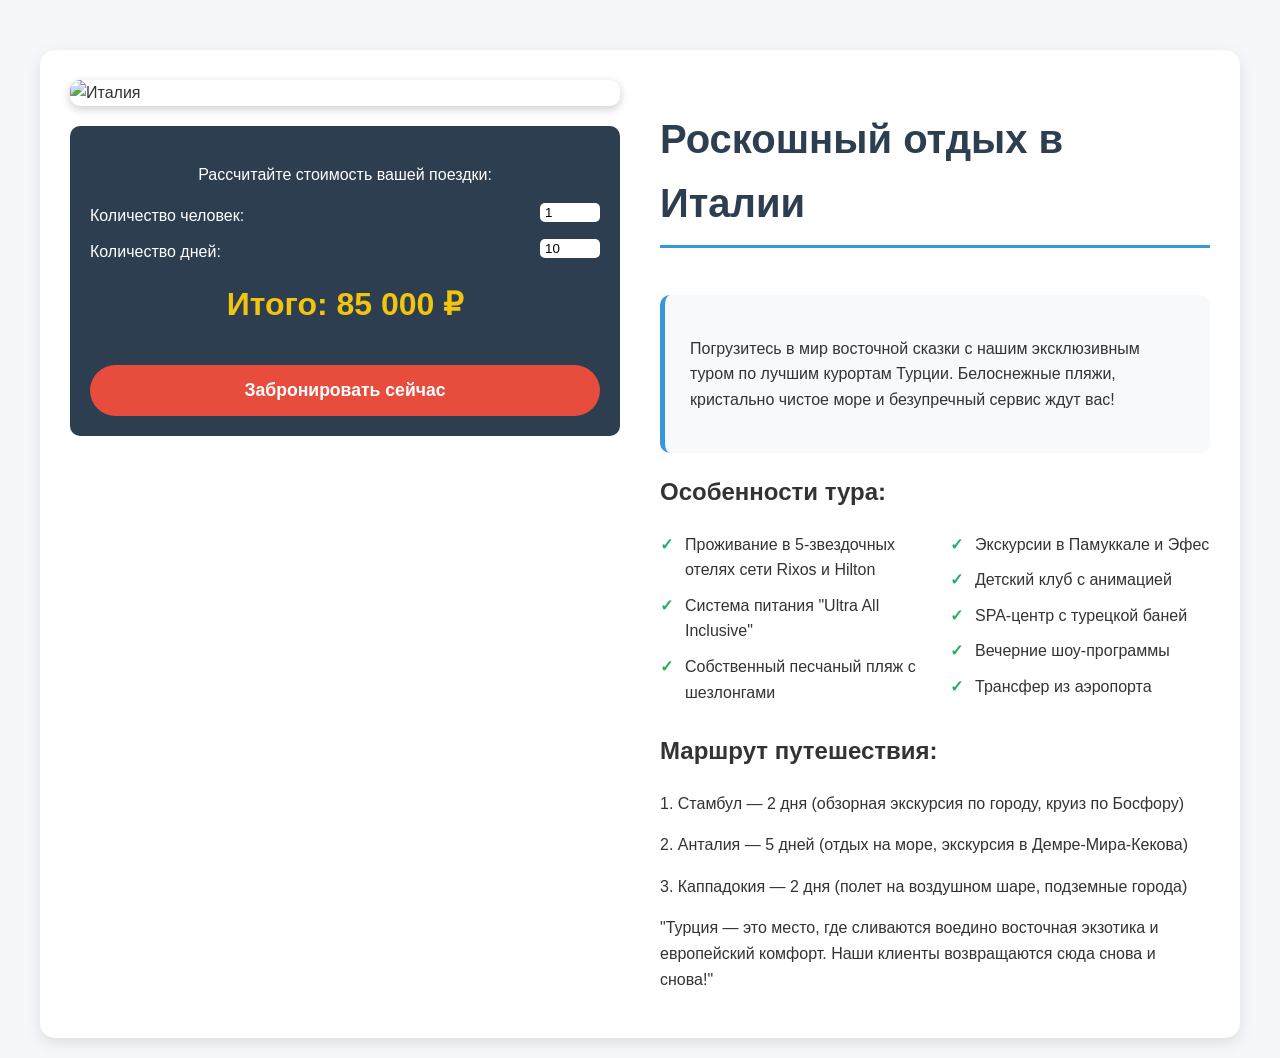
==== continue.html @ 2127900e "Add files via upload" ====
<!DOCTYPE html>
<html lang="ru">
<head>
    <meta charset="UTF-8">
    <meta name="viewport" content="width=device-width, initial-scale=1.0">
    <title>Мир Путешествий - Турция</title>
    <link rel="stylesheet" href="photo.css">
</head>
<body>
    <div class="container">
        <div class="photo-block">
            <div class="left-column">
                <div class="photo">
                    <img src="https://avatars.mds.yandex.net/i?id=8371295e917603efcf663c13f57bed16_l-5333965-images-thumbs&n=13" alt="Италия">
                </div>
        
                <div class="price-block">
                    <p>Рассчитайте стоимость вашей поездки:</p>
                    <div class="calc-inputs">
                        <label>Количество человек: 
                            <input type="number" id="people" value="1" min="1">
                        </label>
                        <label>Количество дней: 
                            <input type="number" id="days" value="10" min="1">
                        </label>
                    </div>
                    <div class="price">Итого: <span id="total-price">85 000</span> ₽</div>
                    <p id="discount-info"></p>
                    <button class="btn" id="book-btn">Забронировать сейчас</button>
                </div>
            </div>
        
            <div class="description">
                <h1>Роскошный отдых в Италии</h1>
                
                <div class="highlight">
                    <p>Погрузитесь в мир восточной сказки с нашим эксклюзивным туром по лучшим курортам Турции. 
                    Белоснежные пляжи, кристально чистое море и безупречный сервис ждут вас!</p>
                </div>
                
                <h2>Особенности тура:</h2>
                <ul class="features">
                    <li>Проживание в 5-звездочных отелях сети Rixos и Hilton</li>
                    <li>Система питания "Ultra All Inclusive"</li>
                    <li>Собственный песчаный пляж с шезлонгами</li>
                    <li>Экскурсии в Памуккале и Эфес</li>
                    <li>Детский клуб с анимацией</li>
                    <li>SPA-центр с турецкой баней</li>
                    <li>Вечерние шоу-программы</li>
                    <li>Трансфер из аэропорта</li>
                </ul>
                
                <h2>Маршрут путешествия:</h2>
                <div class="route">
                    <p>1. Стамбул — 2 дня (обзорная экскурсия по городу, круиз по Босфору)</p>
                    <p>2. Анталия — 5 дней (отдых на море, экскурсия в Демре-Мира-Кекова)</p>
                    <p>3. Каппадокия — 2 дня (полет на воздушном шаре, подземные города)</p>
                </div>
                
                <p class="footer-quote">"Турция — это место, где сливаются воедино восточная экзотика и европейский комфорт. Наши клиенты возвращаются сюда снова и снова!"</p>
            </div>
        </div>
    </div>
    <script src="script.js"></script>
</body>
</html>
---- photo.css ----
body {
    font-family: 'Segoe UI', Tahoma, Geneva, Verdana, sans-serif;
    margin: 0;
    padding: 0;
    background-color: #f5f7fa;
    color: #333;
    line-height: 1.6;
}

.container {
    max-width: 1200px;
    margin: 0 auto;
    padding: 20px;
}

.photo-block {
    display: flex;
    flex-wrap: wrap;
    gap: 40px;
    margin-top: 30px;
    background: white;
    border-radius: 15px;
    padding: 30px;
    box-shadow: 0 5px 15px rgba(0,0,0,0.1);
}


.left-column {
    flex: 1;
    min-width: 300px;
    display: flex;
    flex-direction: column;
    gap: 20px;
}

.photo {
    border-radius: 10px;
    overflow: hidden;
    box-shadow: 0 3px 10px rgba(0,0,0,0.2);
}

.photo img {
    width: 100%;
    height: auto;
    display: block;
    transition: transform 0.5s;
}

.photo img:hover {
    transform: scale(1.03);
}


.price-block {
    background: #2c3e50;
    color: white;
    padding: 20px;
    border-radius: 10px;
    text-align: center;
}

.price {
    font-size: 2rem;
    font-weight: bold;
    color: #f1c40f;
    margin: 10px 0;
}

.btn {
    display: inline-block;
    background: #e74c3c;
    color: white;
    padding: 15px 30px;
    border-radius: 50px;
    text-decoration: none;
    font-weight: bold;
    margin-top: 20px;
    transition: all 0.3s;
    border: none;
    cursor: pointer;
    font-size: 1.1rem;
    width: 100%; 
}

.btn:hover {
    background: #c0392b;
    transform: translateY(-3px);
    box-shadow: 0 5px 15px rgba(0,0,0,0.2);
}


.calc-inputs {
    display: flex;
    flex-direction: column;
    gap: 10px;
    margin-bottom: 15px;
    text-align: left;
}

.calc-inputs input {
    width: 50px;
    float: right;
    border-radius: 5px;
    border: none;
    padding: 2px 5px;
}

#discount-info {
    color: #f1c40f;
    font-size: 0.9rem;
    margin-bottom: 10px;
}

.error {
    color: #ff4d4d !important;
}

.description { flex: 1; min-width: 300px; }
h1 { color: #2c3e50; font-size: 2.5rem; border-bottom: 3px solid #3498db; padding-bottom: 10px; display: inline-block; }
.highlight { background-color: #f8f9fa; padding: 25px; border-radius: 10px; margin: 20px 0; border-left: 5px solid #3498db; }
ul.features { columns: 2; column-gap: 30px; list-style: none; padding: 0; }
ul.features li { margin-bottom: 10px; position: relative; padding-left: 25px; }
ul.features li:before { content: "✓"; color: #27ae60; position: absolute; left: 0; font-weight: bold; }
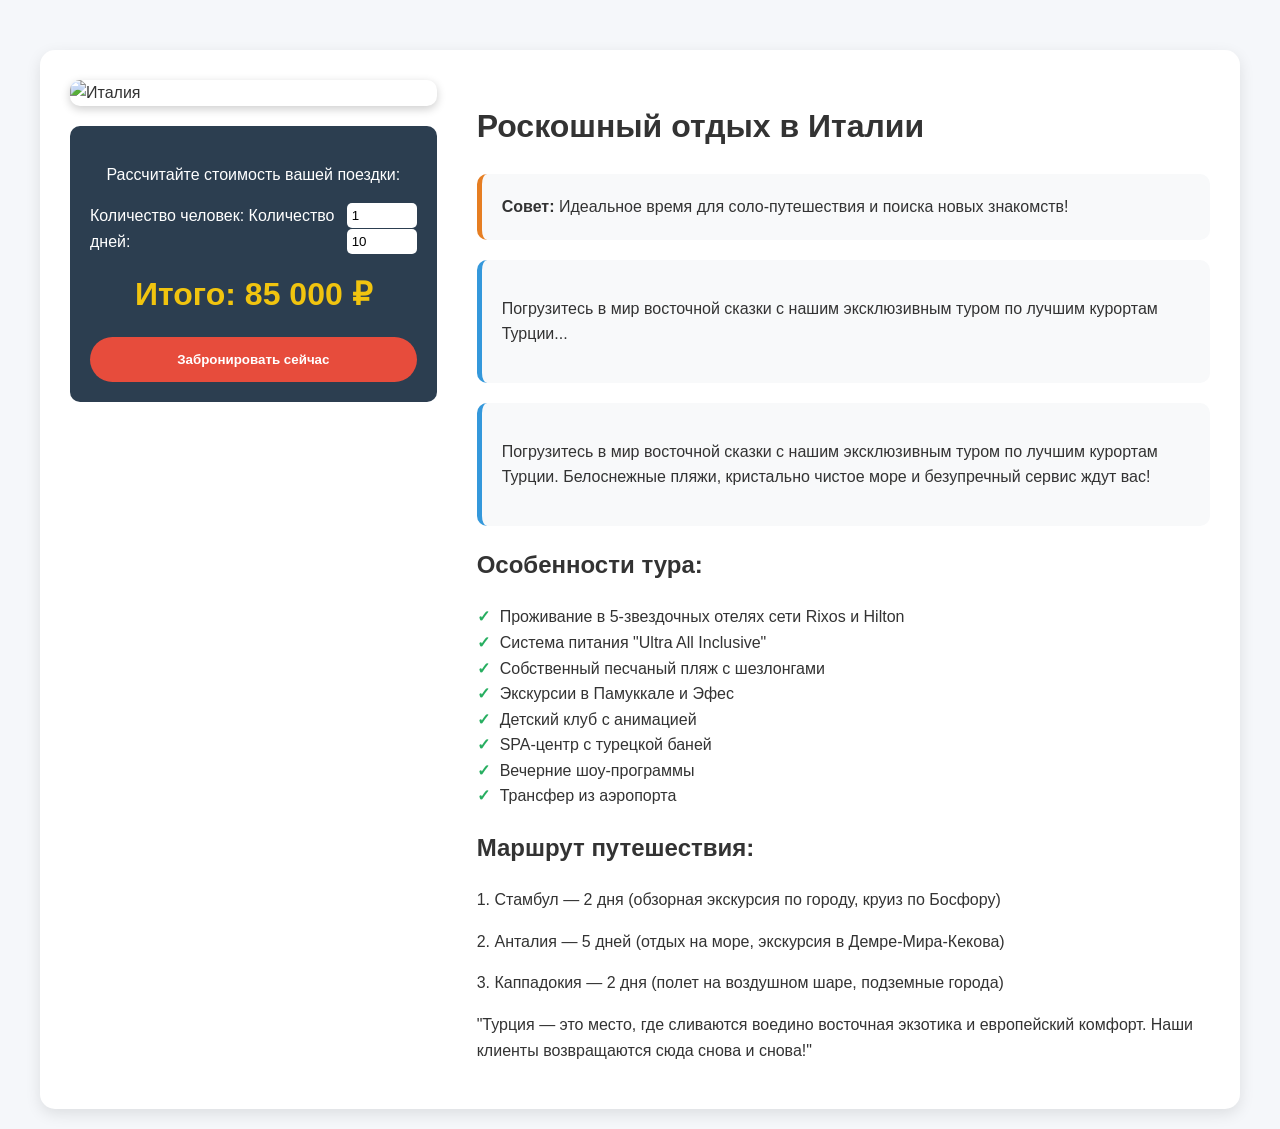
==== commit 6319a65b: "Add files via upload" ====
--- a/continue.html
+++ b/continue.html
@@ -32,6 +32,12 @@
         
             <div class="description">
                 <h1>Роскошный отдых в Италии</h1>
+                <div id="smart-advice" class="highlight" style="border-left-color: #e67e22; display: none;">
+                    </div>
+                
+                <div class="highlight">
+                    <p>Погрузитесь в мир восточной сказки с нашим эксклюзивным туром по лучшим курортам Турции...</p>
+                </div>
                 
                 <div class="highlight">
                     <p>Погрузитесь в мир восточной сказки с нашим эксклюзивным туром по лучшим курортам Турции. 
--- a/photo.css
+++ b/photo.css
@@ -1,123 +1,150 @@
-body {
-    font-family: 'Segoe UI', Tahoma, Geneva, Verdana, sans-serif;
-    margin: 0;
-    padding: 0;
-    background-color: #f5f7fa;
-    color: #333;
-    line-height: 1.6;
-}
-
-.container {
-    max-width: 1200px;
-    margin: 0 auto;
-    padding: 20px;
-}
-
-.photo-block {
-    display: flex;
-    flex-wrap: wrap;
-    gap: 40px;
-    margin-top: 30px;
-    background: white;
-    border-radius: 15px;
-    padding: 30px;
-    box-shadow: 0 5px 15px rgba(0,0,0,0.1);
-}
-
-
-.left-column {
-    flex: 1;
-    min-width: 300px;
-    display: flex;
-    flex-direction: column;
-    gap: 20px;
-}
-
-.photo {
-    border-radius: 10px;
-    overflow: hidden;
-    box-shadow: 0 3px 10px rgba(0,0,0,0.2);
-}
-
-.photo img {
-    width: 100%;
-    height: auto;
-    display: block;
-    transition: transform 0.5s;
-}
-
-.photo img:hover {
-    transform: scale(1.03);
-}
-
-
-.price-block {
-    background: #2c3e50;
-    color: white;
-    padding: 20px;
-    border-radius: 10px;
-    text-align: center;
-}
-
-.price {
-    font-size: 2rem;
-    font-weight: bold;
-    color: #f1c40f;
-    margin: 10px 0;
-}
-
-.btn {
-    display: inline-block;
-    background: #e74c3c;
-    color: white;
-    padding: 15px 30px;
-    border-radius: 50px;
-    text-decoration: none;
-    font-weight: bold;
-    margin-top: 20px;
-    transition: all 0.3s;
-    border: none;
-    cursor: pointer;
-    font-size: 1.1rem;
-    width: 100%; 
-}
-
-.btn:hover {
-    background: #c0392b;
-    transform: translateY(-3px);
-    box-shadow: 0 5px 15px rgba(0,0,0,0.2);
-}
-
-
-.calc-inputs {
-    display: flex;
-    flex-direction: column;
-    gap: 10px;
-    margin-bottom: 15px;
-    text-align: left;
-}
-
-.calc-inputs input {
-    width: 50px;
-    float: right;
-    border-radius: 5px;
-    border: none;
-    padding: 2px 5px;
-}
-
-#discount-info {
-    color: #f1c40f;
-    font-size: 0.9rem;
-    margin-bottom: 10px;
-}
-
-.error {
-    color: #ff4d4d !important;
-}
-
-.description { flex: 1; min-width: 300px; }
-h1 { color: #2c3e50; font-size: 2.5rem; border-bottom: 3px solid #3498db; padding-bottom: 10px; display: inline-block; }
-.highlight { background-color: #f8f9fa; padding: 25px; border-radius: 10px; margin: 20px 0; border-left: 5px solid #3498db; }
-ul.features { columns: 2; column-gap: 30px; list-style: none; padding: 0; }
-ul.features li { margin-bottom: 10px; position: relative; padding-left: 25px; }
-ul.features li:before { content: "✓"; color: #27ae60; position: absolute; left: 0; font-weight: bold; }+/* Общие стили */
+body {
+    font-family: 'Segoe UI', Tahoma, Geneva, Verdana, sans-serif;
+    margin: 0;
+    padding: 0;
+    background-color: #f5f7fa;
+    color: #333;
+    line-height: 1.6;
+}
+
+.container {
+    max-width: 1200px;
+    margin: 0 auto;
+    padding: 20px;
+}
+
+/* Шапка сайта */
+.main-header {
+    background: #2c3e50;
+    color: white;
+    padding: 15px 0;
+    box-shadow: 0 2px 10px rgba(0,0,0,0.1);
+}
+
+.navbar {
+    display: flex;
+    justify-content: space-between;
+    align-items: center;
+}
+
+.logo {
+    font-size: 1.8rem;
+    font-weight: bold;
+}
+
+.logo span {
+    color: #3498db;
+}
+
+.nav-links {
+    list-style: none;
+    display: flex;
+    gap: 20px;
+    margin: 0;
+}
+
+.nav-links a {
+    color: white;
+    text-decoration: none;
+    font-weight: 500;
+    transition: color 0.3s;
+}
+
+.nav-links a:hover {
+    color: #3498db;
+}
+
+/* Hero секция на главной */
+.hero {
+    background: linear-gradient(rgba(0,0,0,0.5), rgba(0,0,0,0.5)), url('https://images.unsplash.com/photo-1476514525535-07fb3b4ae5f1?auto=format&fit=crop&q=80&w=1200');
+    background-size: cover;
+    background-position: center;
+    color: white;
+    padding: 100px 0;
+    text-align: center;
+}
+
+.hero h1 { font-size: 3.5rem; margin-bottom: 20px; }
+.hero p { font-size: 1.5rem; margin-bottom: 30px; }
+
+/* Сетка туров */
+.section-title {
+    text-align: center;
+    margin: 40px 0;
+    font-size: 2.5rem;
+    color: #2c3e50;
+}
+
+.tour-grid {
+    display: grid;
+    grid-template-columns: repeat(auto-fit, minmax(300px, 1fr));
+    gap: 30px;
+    margin-bottom: 50px;
+}
+
+.tour-card {
+    background: white;
+    border-radius: 15px;
+    overflow: hidden;
+    box-shadow: 0 5px 15px rgba(0,0,0,0.1);
+    transition: transform 0.3s;
+}
+
+.tour-card:hover { transform: translateY(-10px); }
+
+.card-img { position: relative; height: 200px; }
+.card-img img { width: 100%; height: 100%; object-fit: cover; }
+.card-price {
+    position: absolute;
+    bottom: 10px;
+    right: 10px;
+    background: #e74c3c;
+    color: white;
+    padding: 5px 15px;
+    border-radius: 20px;
+    font-weight: bold;
+}
+
+.card-body { padding: 20px; }
+.card-body h3 { margin: 0 0 10px 0; color: #2c3e50; }
+.btn-link { color: #3498db; text-decoration: none; font-weight: bold; }
+
+/* Стили страницы тура (continue.html) */
+.photo-block {
+    display: flex;
+    flex-wrap: wrap;
+    gap: 40px;
+    margin-top: 30px;
+    background: white;
+    border-radius: 15px;
+    padding: 30px;
+    box-shadow: 0 5px 15px rgba(0,0,0,0.1);
+}
+
+.left-column { flex: 1; min-width: 300px; display: flex; flex-direction: column; gap: 20px; }
+.photo { border-radius: 10px; overflow: hidden; box-shadow: 0 3px 10px rgba(0,0,0,0.2); }
+.photo img { width: 100%; display: block; transition: transform 0.5s; }
+.photo img:hover { transform: scale(1.03); }
+
+.price-block { background: #2c3e50; color: white; padding: 20px; border-radius: 10px; text-align: center; }
+.price { font-size: 2rem; font-weight: bold; color: #f1c40f; margin: 10px 0; }
+.btn { background: #e74c3c; color: white; padding: 15px 30px; border-radius: 50px; border: none; cursor: pointer; font-weight: bold; width: 100%; transition: 0.3s; }
+.btn:hover { background: #c0392b; transform: translateY(-3px); }
+
+.calc-inputs { text-align: left; margin-bottom: 15px; }
+.calc-inputs input { width: 60px; float: right; border-radius: 5px; border: none; padding: 5px; }
+
+.description { flex: 2; min-width: 300px; }
+.highlight { background-color: #f8f9fa; padding: 20px; border-radius: 10px; margin: 20px 0; border-left: 5px solid #3498db; }
+ul.features { columns: 1; list-style: none; padding: 0; }
+ul.features li:before { content: "✓"; color: #27ae60; margin-right: 10px; font-weight: bold; }
+
+/* Отзывы */
+.reviews-section { margin-top: 40px; border-top: 2px solid #eee; padding-top: 20px; }
+.review-form { display: flex; flex-direction: column; gap: 10px; margin-bottom: 30px; }
+.review-form input, .review-form textarea { padding: 10px; border: 1px solid #ddd; border-radius: 5px; font-family: inherit; }
+.btn-small { background: #3498db; color: white; border: none; padding: 10px; border-radius: 5px; cursor: pointer; }
+.review-item { background: #fdfdfd; padding: 15px; border-radius: 8px; margin-bottom: 10px; border: 1px solid #eee; }
+
+.main-footer { text-align: center; padding: 40px 0; color: #7f8c8d; }
